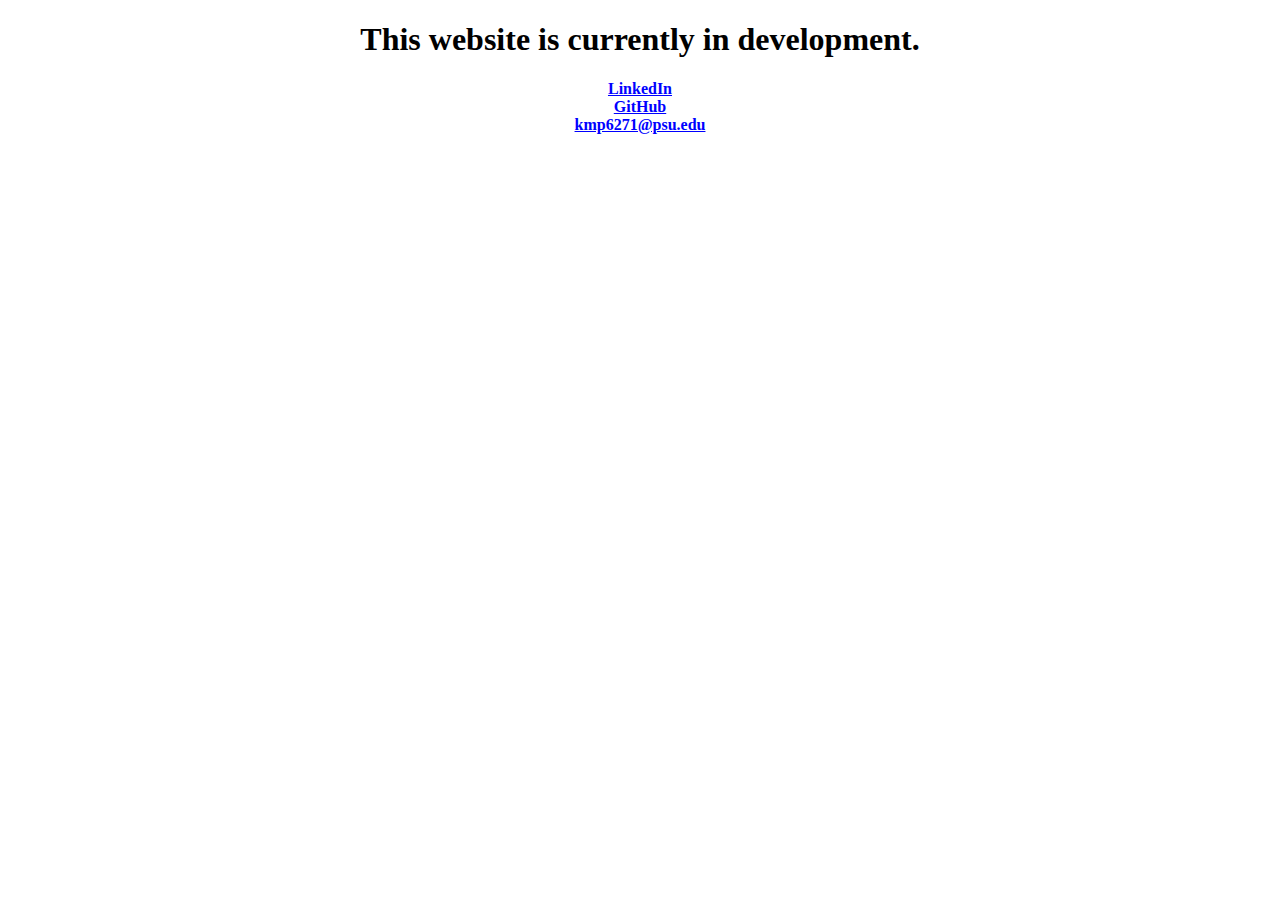
==== src/index.html @ 22567e45 "opening links in new tab" ====
<!DOCTYPE html>
<html lang="en">
  <head>
    <meta charset="utf-8" />
    <title>Kalp Patel</title>
    <meta name="author" content="Kalp Patel" />
    <meta name="description" content="My personal website!" />
    <link rel="stylesheet" href="styles.css"
  </head>
  <body>
    <h1>This website is currently in development.</h1>
    <h4>
        <a href="https://www.linkedin.com/in/kalp-patel/" target="_blank"> LinkedIn </a>
        <br />
        <a href="https://github.com/kalpP" target="_blank"> GitHub </a>
        <br />
        <a href="mailto:kmp6271@psu.edu" target="_blank"> kmp6271@psu.edu </a>
    </h4>
  </body>
</html>
---- src/styles.css ----
a:link {
    color: blue;
}

a:visited {
    color: blue;
}

a:hover {
    color: black;
}

a.active {
    color: blue;
}

h1 {
    text-align: center;
}

h4 {
    text-align: center;
}
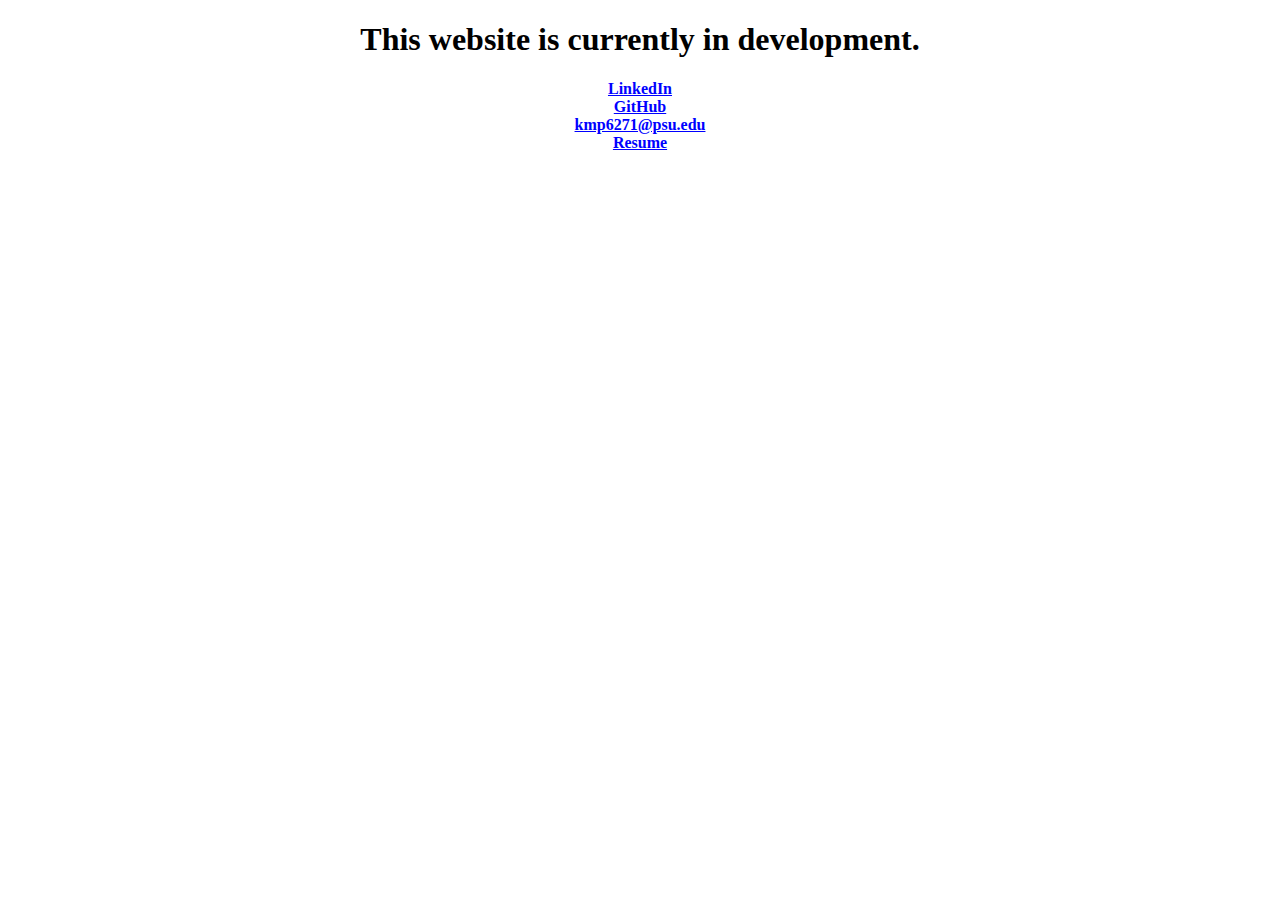
==== commit e2237810: "adding resume hyperlink" ====
--- a/src/index.html
+++ b/src/index.html
@@ -15,6 +15,8 @@
         <a href="https://github.com/kalpP" target="_blank"> GitHub </a>
         <br />
         <a href="mailto:kmp6271@psu.edu" target="_blank"> kmp6271@psu.edu </a>
+        <br />
+        <a href="https://docs.google.com/document/d/1-ueqR79CVzOlxKesfeiC6JmT950MiIjmWmWKU0EW9uE/edit?usp=sharing"> Resume </a>
     </h4>
   </body>
 </html>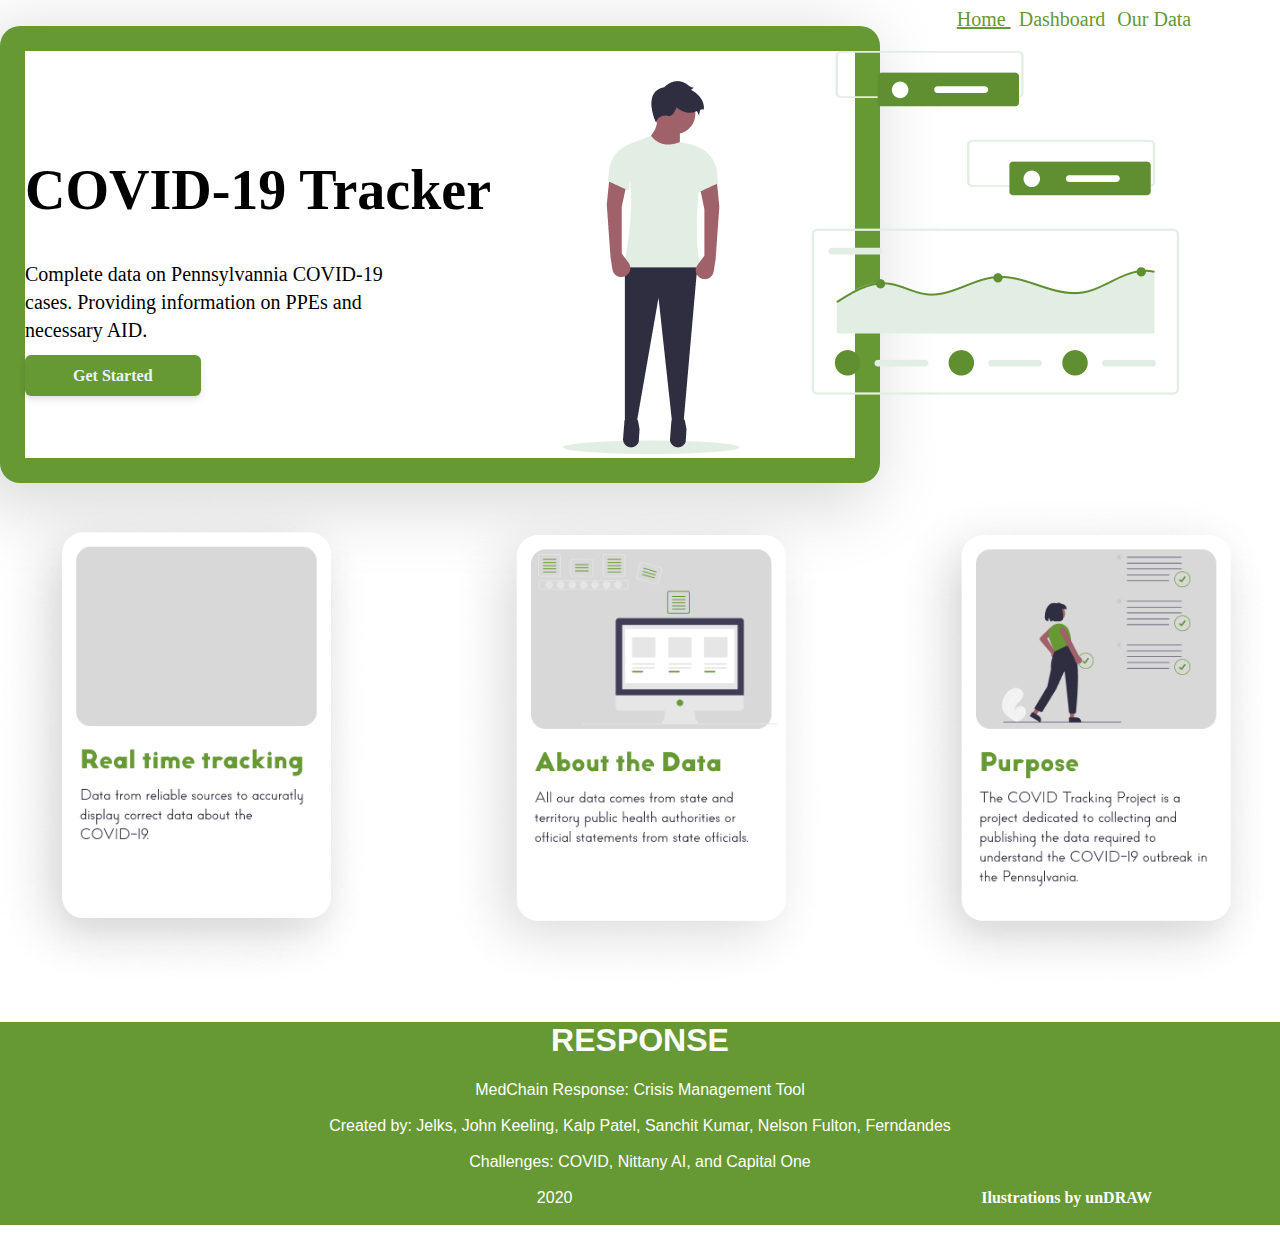
==== commit 18c5ef17: "Add files via upload" ====
--- a/src/index.html
+++ b/src/index.html
@@ -1,22 +1,57 @@
-<!DOCTYPE html>
-<html lang="en">
-  <head>
-    <meta charset="utf-8" />
-    <title>Kalp Patel</title>
-    <meta name="author" content="Kalp Patel" />
-    <meta name="description" content="My personal website!" />
-    <link rel="stylesheet" href="styles.css"
-  </head>
-  <body>
-    <h1>This website is currently in development.</h1>
-    <h4>
-        <a href="https://www.linkedin.com/in/kalp-patel/" target="_blank"> LinkedIn </a>
-        <br />
-        <a href="https://github.com/kalpP" target="_blank"> GitHub </a>
-        <br />
-        <a href="mailto:kmp6271@psu.edu" target="_blank"> kmp6271@psu.edu </a>
-        <br />
-        <a href="https://docs.google.com/document/d/1-ueqR79CVzOlxKesfeiC6JmT950MiIjmWmWKU0EW9uE/edit?usp=sharing"> Resume </a>
-    </h4>
-  </body>
+<!DOCTYPE html>
+<html lang="en">
+<head>
+    <meta charset="UTF-8">
+    <meta name="viewport" content="width=device-width, initial-scale=1.0">
+    <title>Welcome</title>
+    <link rel="stylesheet" href="style.css">
+</head>
+<body>
+    <div class="header">
+        <img src="img/logo-text.png", alt = "">
+        <div id="right2">
+            <a id="link" href="index.html"><u>Home </u></a> &nbsp;
+            <a id="link" href="dashboard.html"><u></u>Dashboard</a> &nbsp;
+            <a id="link" href="ourData.html">Our Data</a> &nbsp;&nbsp;
+        </div>
+    </div>
+    
+    <div class="header-container">
+        <div class="wrapper">
+            <header>
+                <div class="hero-content">
+                    <h1>COVID-19 Tracker</h1>
+                    <p>
+                        Complete data on Pennsylvannia COVID-19 cases. Providing information on PPEs and necessary AID.                    </p>
+                    <a href="dashboard.html">
+                      Get Started         
+
+                    </a>
+                </div>
+                <div class="hero-image">
+                    <img src="images/Covid_draw.png" alt="">
+                    <div class = "photo-bg"></div>
+                </div>
+            </header>
+        </div>
+    </div>
+    <div class = "info">
+        <img src="images/Purpose.png" style=" width:100%; height:100%;" alt = "">
+    </div>
+    <div class="endMsg">
+        <div class="downloadData">
+            <h1 id="responseHeader">RESPONSE</h1>
+            <span id="ending">MedChain Response: Crisis Management Tool</span> <br><br>
+            <span id="ending">Created by: Jelks, John Keeling, Kalp Patel, Sanchit Kumar, Nelson Fulton,
+                Ferndandes</span> <br><br>
+            <span id="ending">Challenges: COVID, Nittany AI, and Capital One</span> <br><br>
+            <span id="ending">2020</span>
+            <span id="resource">Ilustrations by unDRAW</span>
+            <br><br>
+        </div>
+    </div>
+    
+
+    <script> src = "main.js" </script>
+</body>
 </html>--- a/src/style.css
+++ b/src/style.css
@@ -0,0 +1,198 @@
+/* *{
+    box_sizing: border-box;
+    margin:0;
+} */
+
+body{
+    font-family: "Roboto", 
+}
+
+.nav-container{
+    background: #fffffa;
+
+}
+
+.wrapper{
+    width:1200px;
+    margin: 0 auto;
+}
+
+nav {
+    display: flex;
+    align-items: center;
+    justify-content: space-between;
+    height: 200px;
+}
+
+nav ul{
+    display: flex;
+}
+
+nav .title{
+   
+    font-family: Big John PRO;
+    font-style: normal;
+    font-weight: bold;
+    font-size: 36px;
+    line-height: 43px;
+    text-align: center;
+    color: #669933;
+    width: 211px;
+    height: 39px;
+    left: 172px;
+    top: 93px;
+
+    
+}
+
+nav .logo{
+    left: 4.4%;
+    right: 92.8%;
+    top: 3.85%;
+    bottom: 95.57%;
+}
+
+.nav-items li{
+    list-style: none;
+    margin-right: 100px;
+
+}
+
+.nav-items li:nth-last-of-type(1){
+    margin: 0;
+}
+
+.nav-items li a{
+
+    font-family: Big John PRO;
+    font-style: normal;
+    font-weight: normal;
+    font-size: 24px;
+    line-height: 29px;
+    /* identical to box height */
+
+    text-align: center;    
+    text-decoration: none;
+
+
+    color: #669933;
+}
+
+.header-container{
+    background: #FFFFFF;
+    box-shadow: -15px 15px 70px 10px rgba(0, 0, 0, 0.15);
+    border-radius: 20px;    
+    background-repeat:no-repeat;
+    background-position: right;
+    background-size:contain;
+    height: calc(100vh-72px);
+    display: flex;
+    align-items: center;
+    border: 25px solid #669933;
+}
+
+header{
+    display: flex;
+    align-items: center;
+    justify-content: space-between;
+}
+
+header h1{
+    
+    font-weight: bold;
+    font-size: 56px;
+    line-height: 56px;
+    width: 538px;
+    height: 60px;
+    left: 56px;
+    top: 170px;
+    color: #000000
+}
+
+header p {
+    font-size: 20px;
+    line-height: 28px;
+    width: 405px;
+    height: 58px;
+    left: 2px;
+    top: -9px;
+    color: #000000;
+    margin-bottom:48px ;
+}
+
+
+header a{
+    height: 19px;
+    left: 44px;
+    right: 44px;
+    top: calc(50% - 19px/2 - 0.5px);
+    text-decoration: none;
+    
+
+    font-family: Big John PRO;
+    font-style: normal;
+    font-weight: bold;
+    font-size: 16px;
+    line-height: 19px;
+    text-align: center;
+    color: #EBF4F8;
+    background: #669933;
+    box-shadow: 0px 2px 4px rgba(44, 39, 56, 0.08), 0px 4px 8px rgba(44, 39, 56, 0.08);
+    border-radius: 6px;
+    padding: 12px 48px;
+}
+
+header .hero-image{
+    position: relative;
+}
+
+.endMsg {
+    background-color: #669833;
+    text-align: center;
+    padding-left: 10%;
+    padding-right: 10%;
+}
+
+#responseHeader {
+    font-weight: 900;
+    color: white;
+    font-family: 'Segoe UI', Tahoma, Geneva, Verdana, sans-serif;
+}
+
+#ending {
+    color: white;
+    float: center;
+    font-family: Verdana, Geneva, Tahoma, sans-serif;
+}
+
+#resource {
+    float: right;
+    font-weight: 600;
+    color: white;
+}
+body {
+    background-color: white;
+    margin-left: 0;
+    margin-right: 0;
+}
+
+#right2 {
+    float: right;
+    width: 400px;
+    text-align:center;
+}
+
+#link {
+    color: #669833;
+    font-size: 20px;
+}
+
+a, a:hover, a:focus, a:active {
+    text-decoration: none;
+    color: inherit;
+}
+
+#user {
+    height: 40px;
+    width: 40px;
+}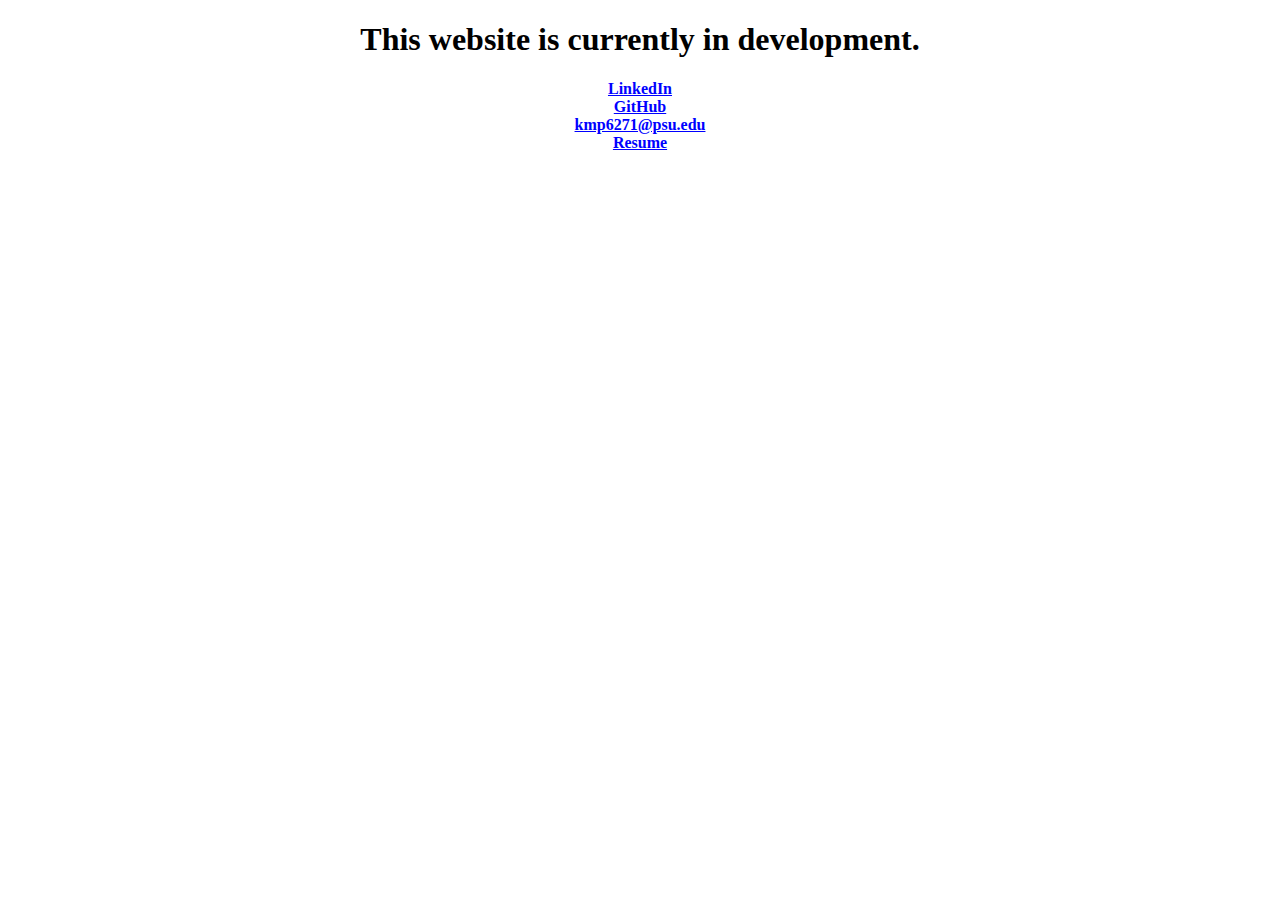
==== commit 75958f6b: "Updating site back to previous data" ====
--- a/src/index.html
+++ b/src/index.html
@@ -1,57 +1,26 @@
 <!DOCTYPE html>
 <html lang="en">
-<head>
-    <meta charset="UTF-8">
-    <meta name="viewport" content="width=device-width, initial-scale=1.0">
-    <title>Welcome</title>
-    <link rel="stylesheet" href="style.css">
-</head>
-<body>
-    <div class="header">
-        <img src="img/logo-text.png", alt = "">
-        <div id="right2">
-            <a id="link" href="index.html"><u>Home </u></a> &nbsp;
-            <a id="link" href="dashboard.html"><u></u>Dashboard</a> &nbsp;
-            <a id="link" href="ourData.html">Our Data</a> &nbsp;&nbsp;
-        </div>
-    </div>
-    
-    <div class="header-container">
-        <div class="wrapper">
-            <header>
-                <div class="hero-content">
-                    <h1>COVID-19 Tracker</h1>
-                    <p>
-                        Complete data on Pennsylvannia COVID-19 cases. Providing information on PPEs and necessary AID.                    </p>
-                    <a href="dashboard.html">
-                      Get Started         
 
-                    </a>
-                </div>
-                <div class="hero-image">
-                    <img src="images/Covid_draw.png" alt="">
-                    <div class = "photo-bg"></div>
-                </div>
-            </header>
-        </div>
-    </div>
-    <div class = "info">
-        <img src="images/Purpose.png" style=" width:100%; height:100%;" alt = "">
-    </div>
-    <div class="endMsg">
-        <div class="downloadData">
-            <h1 id="responseHeader">RESPONSE</h1>
-            <span id="ending">MedChain Response: Crisis Management Tool</span> <br><br>
-            <span id="ending">Created by: Jelks, John Keeling, Kalp Patel, Sanchit Kumar, Nelson Fulton,
-                Ferndandes</span> <br><br>
-            <span id="ending">Challenges: COVID, Nittany AI, and Capital One</span> <br><br>
-            <span id="ending">2020</span>
-            <span id="resource">Ilustrations by unDRAW</span>
-            <br><br>
-        </div>
-    </div>
-    
+  <head>
+    <meta charset="utf-8" />
+    <title>Kalp Patel</title>
+    <meta name="author" content="Kalp Patel" />
+    <meta name="description" content="My personal website!" />
+    <link rel="stylesheet" href="styles.css">
+  </head>
 
-    <script> src = "main.js" </script>
-</body>
+  <body>
+    <h1>This website is currently in development.</h1>
+    <h4>
+      <a href="https://www.linkedin.com/in/kalp-patel/" target="_blank"> LinkedIn </a>
+      <br />
+      <a href="https://github.com/kalpP" target="_blank"> GitHub </a>
+      <br />
+      <a href="mailto:kmp6271@psu.edu" target="_blank"> kmp6271@psu.edu </a>
+      <br />
+      <a href="https://docs.google.com/document/d/1-ueqR79CVzOlxKesfeiC6JmT950MiIjmWmWKU0EW9uE/edit?usp=sharing"> Resume
+      </a>
+    </h4>
+  </body>
+
 </html>--- a/src/styles.css
+++ b/src/styles.css
@@ -0,0 +1,23 @@
+a:link {
+    color: blue;
+}
+
+a:visited {
+    color: blue;
+}
+
+a:hover {
+    color: black;
+}
+
+a.active {
+    color: blue;
+}
+
+h1 {
+    text-align: center;
+}
+
+h4 {
+    text-align: center;
+}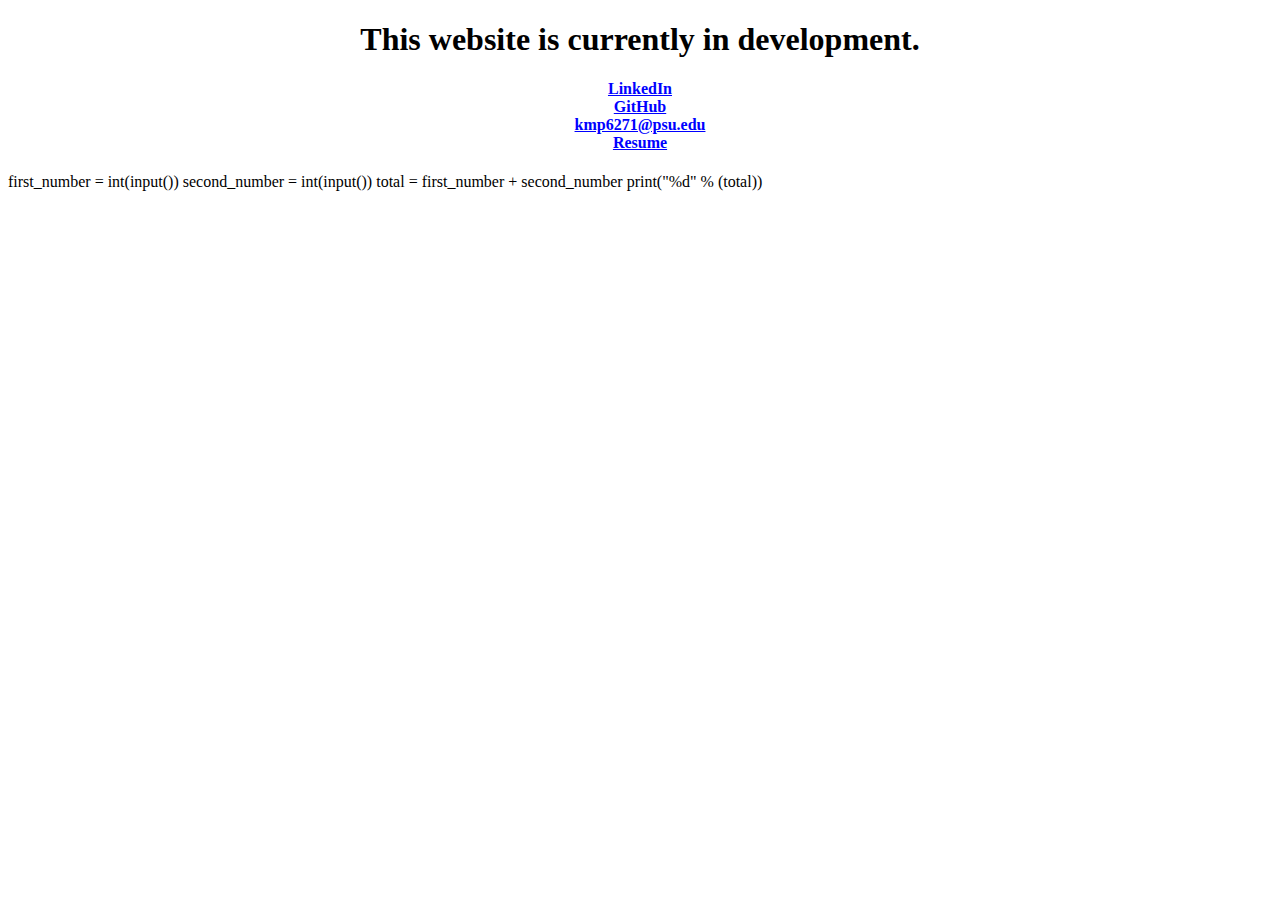
==== commit 291bebc1: "Update index.htmk" ====
--- a/src/index.html
+++ b/src/index.html
@@ -21,6 +21,12 @@
       <a href="https://docs.google.com/document/d/1-ueqR79CVzOlxKesfeiC6JmT950MiIjmWmWKU0EW9uE/edit?usp=sharing"> Resume
       </a>
     </h4>
+    <span>
+      first_number = int(input())
+      second_number = int(input())
+      total = first_number + second_number
+      print("%d" % (total))
+    </span>
   </body>
 
-</html>+</html>
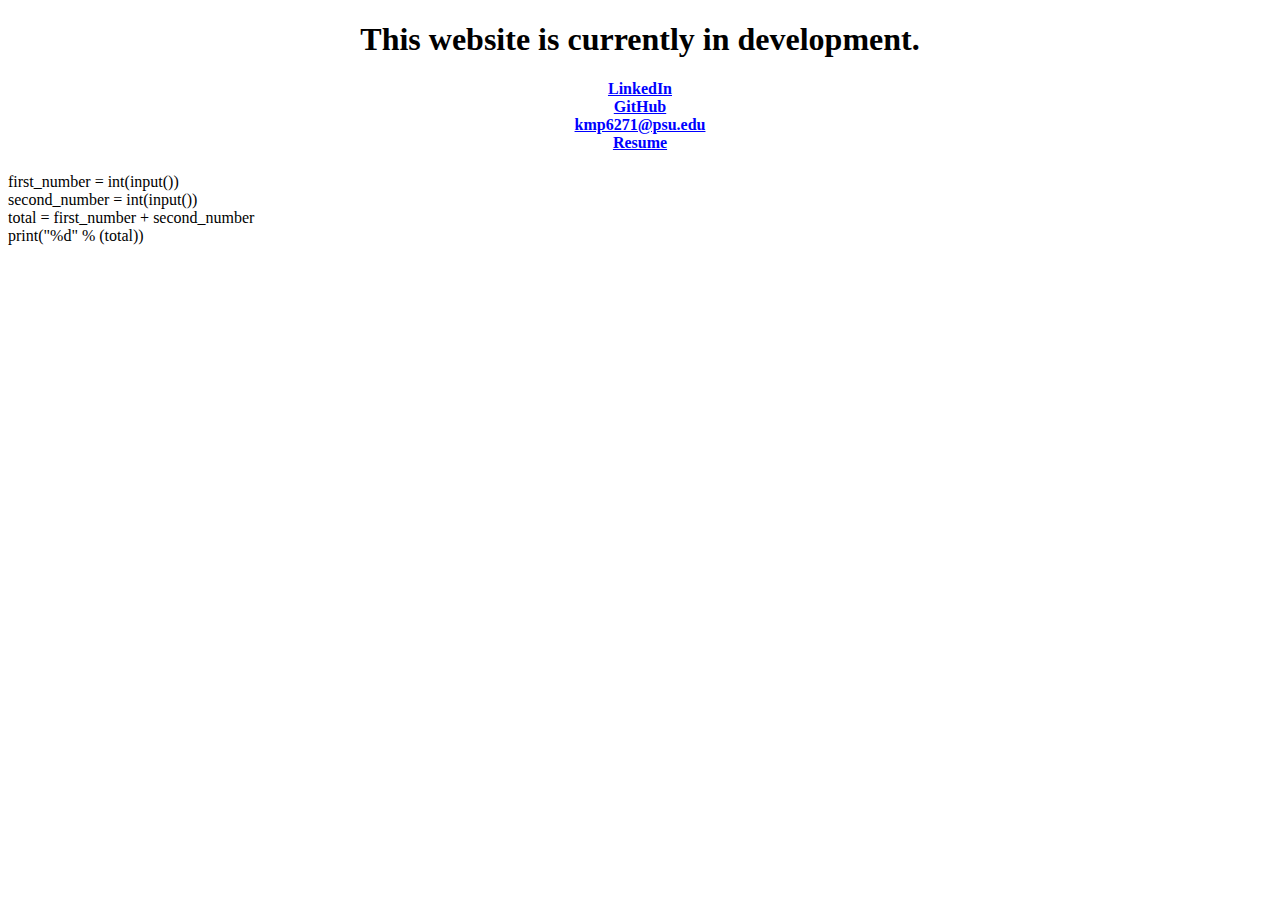
==== commit 5fa3fbe8: "Update index.html" ====
--- a/src/index.html
+++ b/src/index.html
@@ -22,9 +22,9 @@
       </a>
     </h4>
     <span>
-      first_number = int(input())
-      second_number = int(input())
-      total = first_number + second_number
+      first_number = int(input()) <br />
+      second_number = int(input()) <br />
+      total = first_number + second_number <br />
       print("%d" % (total))
     </span>
   </body>
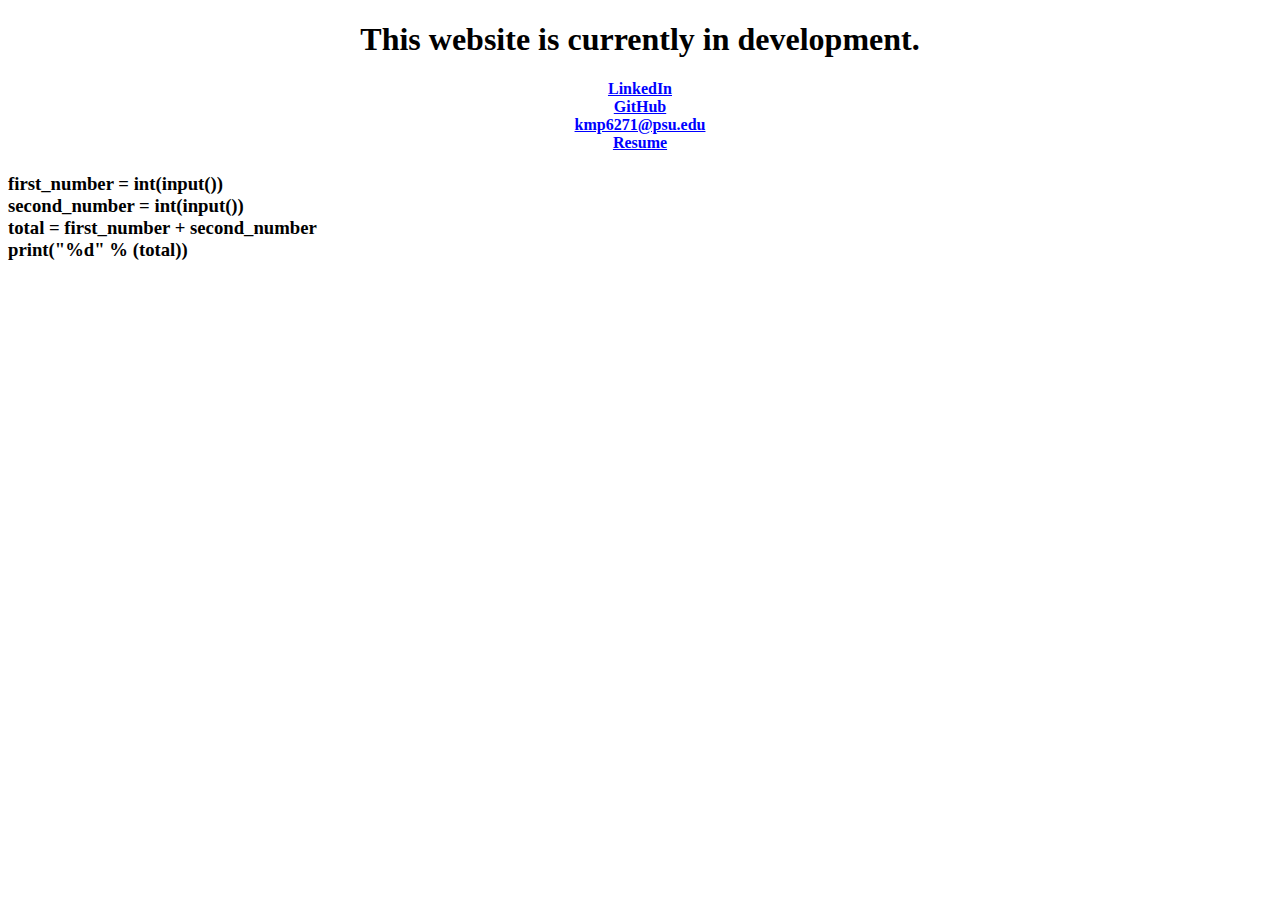
==== commit 07300427: "Use headings" ====
--- a/src/index.html
+++ b/src/index.html
@@ -21,12 +21,12 @@
       <a href="https://docs.google.com/document/d/1-ueqR79CVzOlxKesfeiC6JmT950MiIjmWmWKU0EW9uE/edit?usp=sharing"> Resume
       </a>
     </h4>
-    <span>
+    <h3>
       first_number = int(input()) <br />
       second_number = int(input()) <br />
       total = first_number + second_number <br />
       print("%d" % (total))
     </span>
-  </body>
+  </h3>
 
 </html>
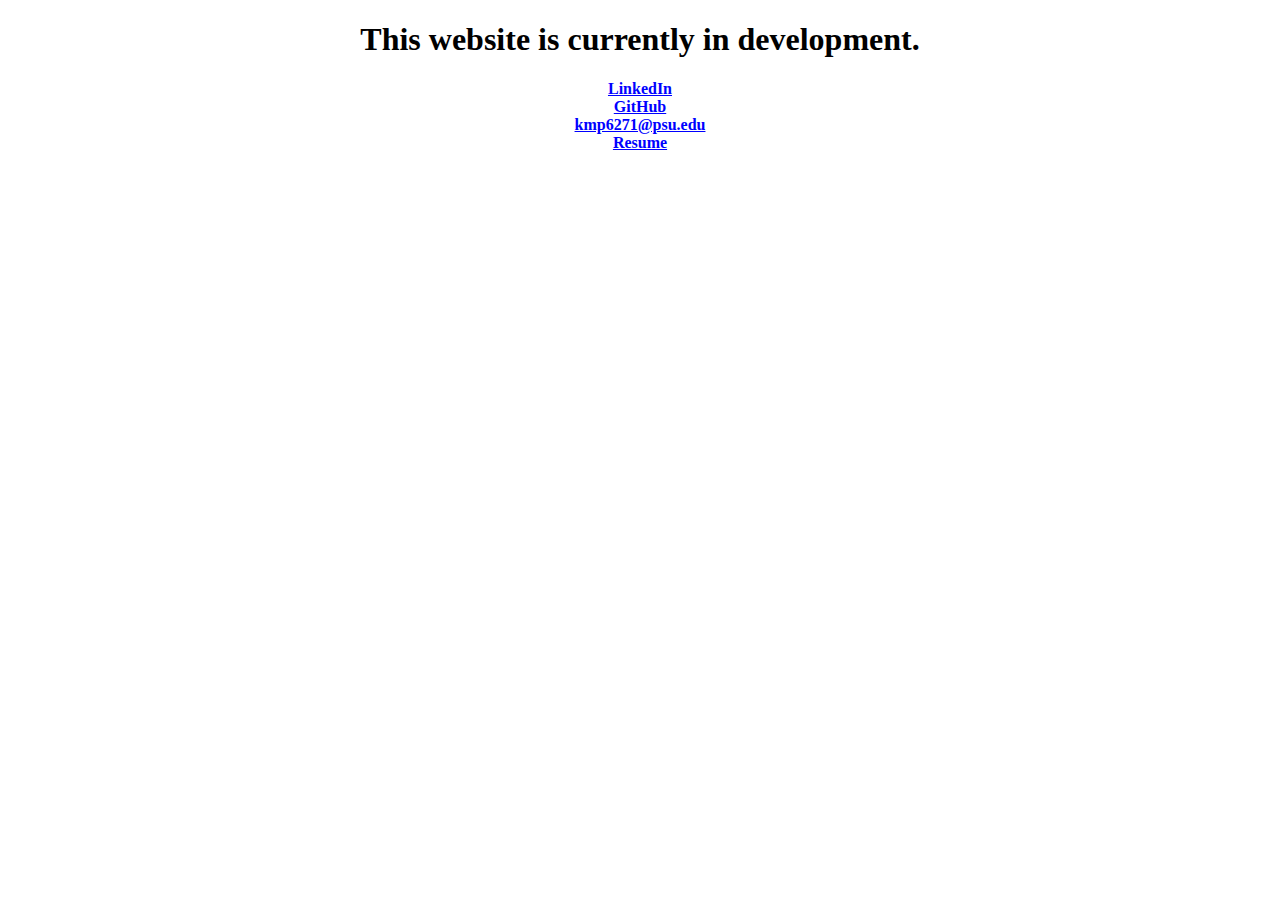
==== commit 6648e661: "Update index.html" ====
--- a/src/index.html
+++ b/src/index.html
@@ -14,19 +14,12 @@
     <h4>
       <a href="https://www.linkedin.com/in/kalp-patel/" target="_blank"> LinkedIn </a>
       <br />
-      <a href="https://github.com/kalpP" target="_blank"> GitHub </a>
+      <a href="https://github.com/patel-kalp" target="_blank"> GitHub </a>
       <br />
       <a href="mailto:kmp6271@psu.edu" target="_blank"> kmp6271@psu.edu </a>
       <br />
       <a href="https://docs.google.com/document/d/1-ueqR79CVzOlxKesfeiC6JmT950MiIjmWmWKU0EW9uE/edit?usp=sharing"> Resume
       </a>
     </h4>
-    <h3>
-      first_number = int(input()) <br />
-      second_number = int(input()) <br />
-      total = first_number + second_number <br />
-      print("%d" % (total))
-    </span>
-  </h3>
 
 </html>
